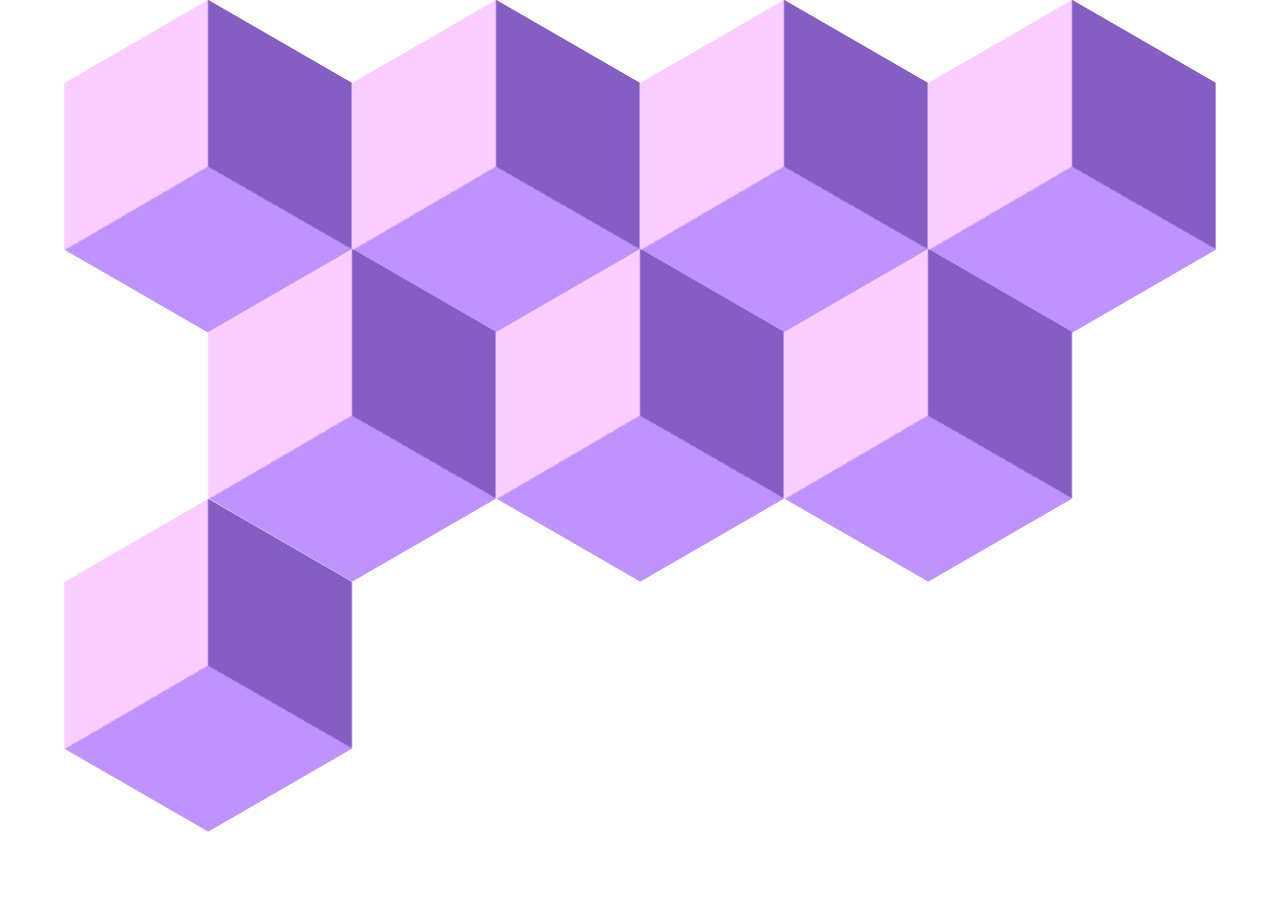
==== www/scss/grid.html @ 2ec7dc24 "Create test file" ====
<!DOCTYPE html>
<html lang="en">

<head>
    <meta charset="UTF-8">
    <meta name="viewport" content="width=device-width, initial-scale=1.0">
    <meta http-equiv="X-UA-Compatible" content="ie=edge">
    <link rel="stylesheet" type="text/css" href="grid.css">
    <title>Document</title>
</head>

<body>
    <ul id="hexGrid">
        <li class="hex">
            <div class="hexIn">
                <a class="hexLink" href="#">
                </a>
            </div>
        </li>
        <li class="hex">
            <div class="hexIn">
                <a class="hexLink" href="#">
                </a>
            </div>
        </li>
        <li class="hex">
            <div class="hexIn">
                <a class="hexLink" href="#">
                </a>
            </div>
        </li>
        <li class="hex">
            <div class="hexIn">
                <a class="hexLink" href="#">
                </a>
            </div>
        </li>
        <li class="hex">
            <div class="hexIn">
                <a class="hexLink" href="#">
                </a>
            </div>
        </li>
        <li class="hex">
            <div class="hexIn">
                <a class="hexLink" href="#">
                </a>
            </div>
        </li>
        <li class="hex">
            <div class="hexIn">
                <a class="hexLink" href="#">
                </a>
            </div>
        </li>
        <li class="hex">
            <div class="hexIn">
                <a class="hexLink" href="#">
                </a>
            </div>
        </li>
    </ul>
</body>

</html>
---- www/scss/grid.css ----
* {
    margin: 0;
    padding: 0;
}

#hexGrid {
    display: flex;
    flex-wrap: wrap;
    width: 90%;
    margin: 0 auto;
    overflow: hidden;
    font-family: 'Raleway', sans-serif;
    font-size: 15px;
    list-style-type: none;
    padding-bottom: 7%
}

.hex:nth-child(7n+5){ /* first hexagon of even rows */
    margin-left:12.5%;  /* = width of .hex / 2  to indent even rows */
}

.hex {
    position: relative;
    width: 25%; /* = 100 / 4 */
    visibility:hidden;
    outline:1px solid transparent; /* fix for jagged edges in FF on hover transition */
}
.hex::after{
    content:'';

    display:block;
    padding-bottom: 86.602%;  /* =  100 / tan(60) * 1.5 */
}

.hexIn{
    position: absolute;
    width:100%;
    padding-bottom: 115.47%; /* =  width / sin(60) */
    margin:0;
    overflow: hidden;
    visibility: hidden;
    outline:1px solid transparent; /* fix for jagged edges in FF on hover transition */
    -webkit-transform: rotate3d(0,0,1,-60deg) skewY(30deg);
        -ms-transform: rotate3d(0,0,1,-60deg) skewY(30deg);
            transform: rotate3d(0,0,1,-60deg) skewY(30deg);
}


  .hexIn * {
    position: absolute;
    visibility: visible;
    outline:1px solid transparent; /* fix for jagged edges in FF on hover transition */
}

.hexLink {
    display:block;
    background: conic-gradient(#845EC2 33.3%, #BE93FD 0 66.6%, #FACCFF 0);
    width: 100%;
    height: 100%;
    text-align: center;
    color: #fff;
    overflow: hidden;
    -webkit-transform: skewY(-30deg) rotate3d(0,0,1,60deg);
        -ms-transform: skewY(-30deg) rotate3d(0,0,1,60deg);
            transform: skewY(-30deg) rotate3d(0,0,1,60deg);
}

.hexLink:target {
    background: conic-gradient(#BE93FD 33.3%, #FACCFF 0 66.6%, #845EC2 0);

}
.hexLink:focus {
    background: conic-gradient(#BE93FD 33.3%, #FACCFF 0 66.6%, #845EC2 0);
}
.hexLink:active {
    background: conic-gradient(#BE93FD 33.3%, #FACCFF 0 66.6%, #845EC2 0);
}
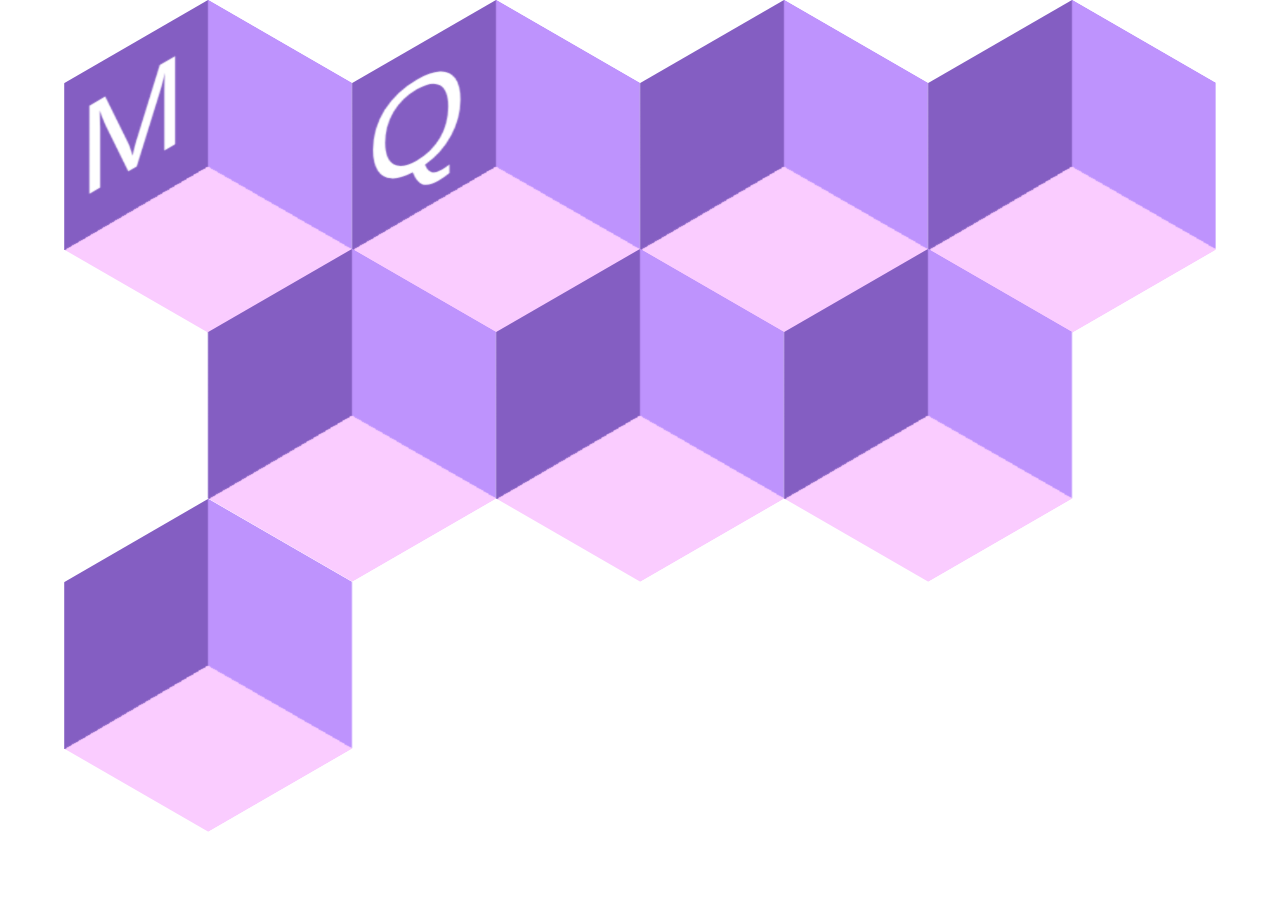
==== commit 91f655d9: "Update grid- Keyboard ready" ====
--- a/www/scss/grid.html
+++ b/www/scss/grid.html
@@ -6,6 +6,7 @@
     <meta name="viewport" content="width=device-width, initial-scale=1.0">
     <meta http-equiv="X-UA-Compatible" content="ie=edge">
     <link rel="stylesheet" type="text/css" href="grid.css">
+    <script type="text/javascript" src="grid.js" async></script>
     <title>Document</title>
 </head>
 
@@ -13,49 +14,55 @@
     <ul id="hexGrid">
         <li class="hex">
             <div class="hexIn">
-                <a class="hexLink" href="#">
+                <a id="letter-m" class="hexLink" href="#" onclick="clickedCube('letter-m')">
+                    <span>
+                        M
+                    </span>
+                </a>
+            </div>
+        </li>
+        <li class="hex">
+                <div class="hexIn">
+                    <a id="letter-q" class="hexLink" href="#" onclick="clickedCube('letter-q')">
+                        <span>
+                            Q
+                        </span>
+                    </a>
+                </div>
+            </li>
+        <li class="hex">
+            <div class="hexIn">
+                <a class="hexLink" href="#" onclick="clickedCube()">
                 </a>
             </div>
         </li>
         <li class="hex">
             <div class="hexIn">
-                <a class="hexLink" href="#">
+                <a class="hexLink" href="#" onclick="clickedCube()">
                 </a>
             </div>
         </li>
         <li class="hex">
             <div class="hexIn">
-                <a class="hexLink" href="#">
+                <a class="hexLink" href="#" onclick="clickedCube()">
                 </a>
             </div>
         </li>
         <li class="hex">
             <div class="hexIn">
-                <a class="hexLink" href="#">
+                <a class="hexLink" href="#" onclick="clickedCube()">
                 </a>
             </div>
         </li>
         <li class="hex">
             <div class="hexIn">
-                <a class="hexLink" href="#">
+                <a class="hexLink" href="#" onclick="clickedCube()">
                 </a>
             </div>
         </li>
         <li class="hex">
             <div class="hexIn">
-                <a class="hexLink" href="#">
-                </a>
-            </div>
-        </li>
-        <li class="hex">
-            <div class="hexIn">
-                <a class="hexLink" href="#">
-                </a>
-            </div>
-        </li>
-        <li class="hex">
-            <div class="hexIn">
-                <a class="hexLink" href="#">
+                <a class="hexLink" href="#" onclick="clickedCube()">
                 </a>
             </div>
         </li>
--- a/www/scss/grid.css
+++ b/www/scss/grid.css
@@ -34,8 +34,9 @@
 
 .hexIn{
     position: absolute;
+
     width:100%;
-    padding-bottom: 115.47%; /* =  width / sin(60) */
+    padding-bottom: 115.5%; /* =  width / sin(60) */
     margin:0;
     overflow: hidden;
     visibility: hidden;
@@ -54,7 +55,7 @@
 
 .hexLink {
     display:block;
-    background: conic-gradient(#845EC2 33.3%, #BE93FD 0 66.6%, #FACCFF 0);
+    background: conic-gradient(#BE93FD 33.3%, #FACCFF 0 66.6%, #845EC2 0);
     width: 100%;
     height: 100%;
     text-align: center;
@@ -64,14 +65,20 @@
         -ms-transform: skewY(-30deg) rotate3d(0,0,1,60deg);
             transform: skewY(-30deg) rotate3d(0,0,1,60deg);
 }
+span {
+    transform: skewY(-30deg);
+    font-size: 10vw;
+    position: absolute;
+    left: 1.2vw;
+    top: 4vw;
+}
 
-.hexLink:target {
-    background: conic-gradient(#BE93FD 33.3%, #FACCFF 0 66.6%, #845EC2 0);
+.clicked-cube {
+    filter: saturate(0);
+    opacity: 0.3;
+    pointer-events: none;
+    cursor: default;
+    transition: 1s ease-in-out;
 
-}
-.hexLink:focus {
-    background: conic-gradient(#BE93FD 33.3%, #FACCFF 0 66.6%, #845EC2 0);
-}
-.hexLink:active {
-    background: conic-gradient(#BE93FD 33.3%, #FACCFF 0 66.6%, #845EC2 0);
+
 }